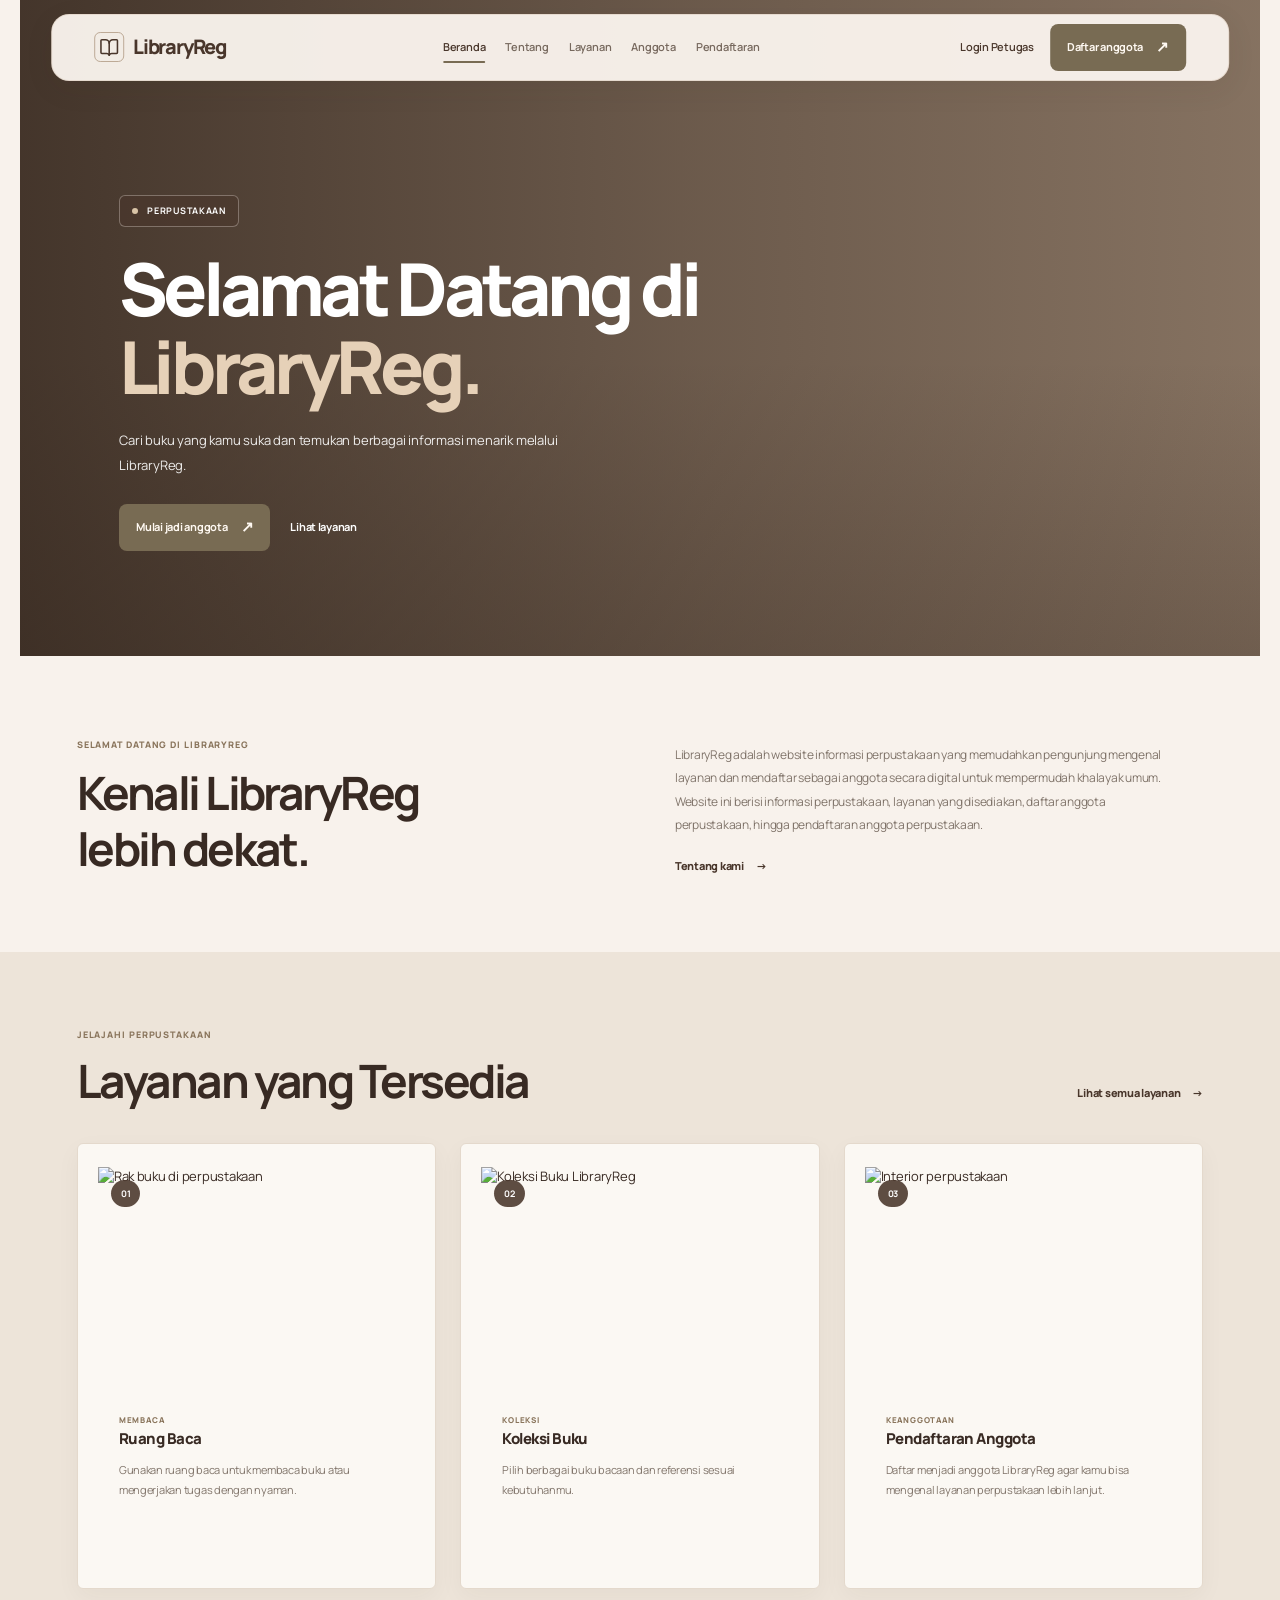
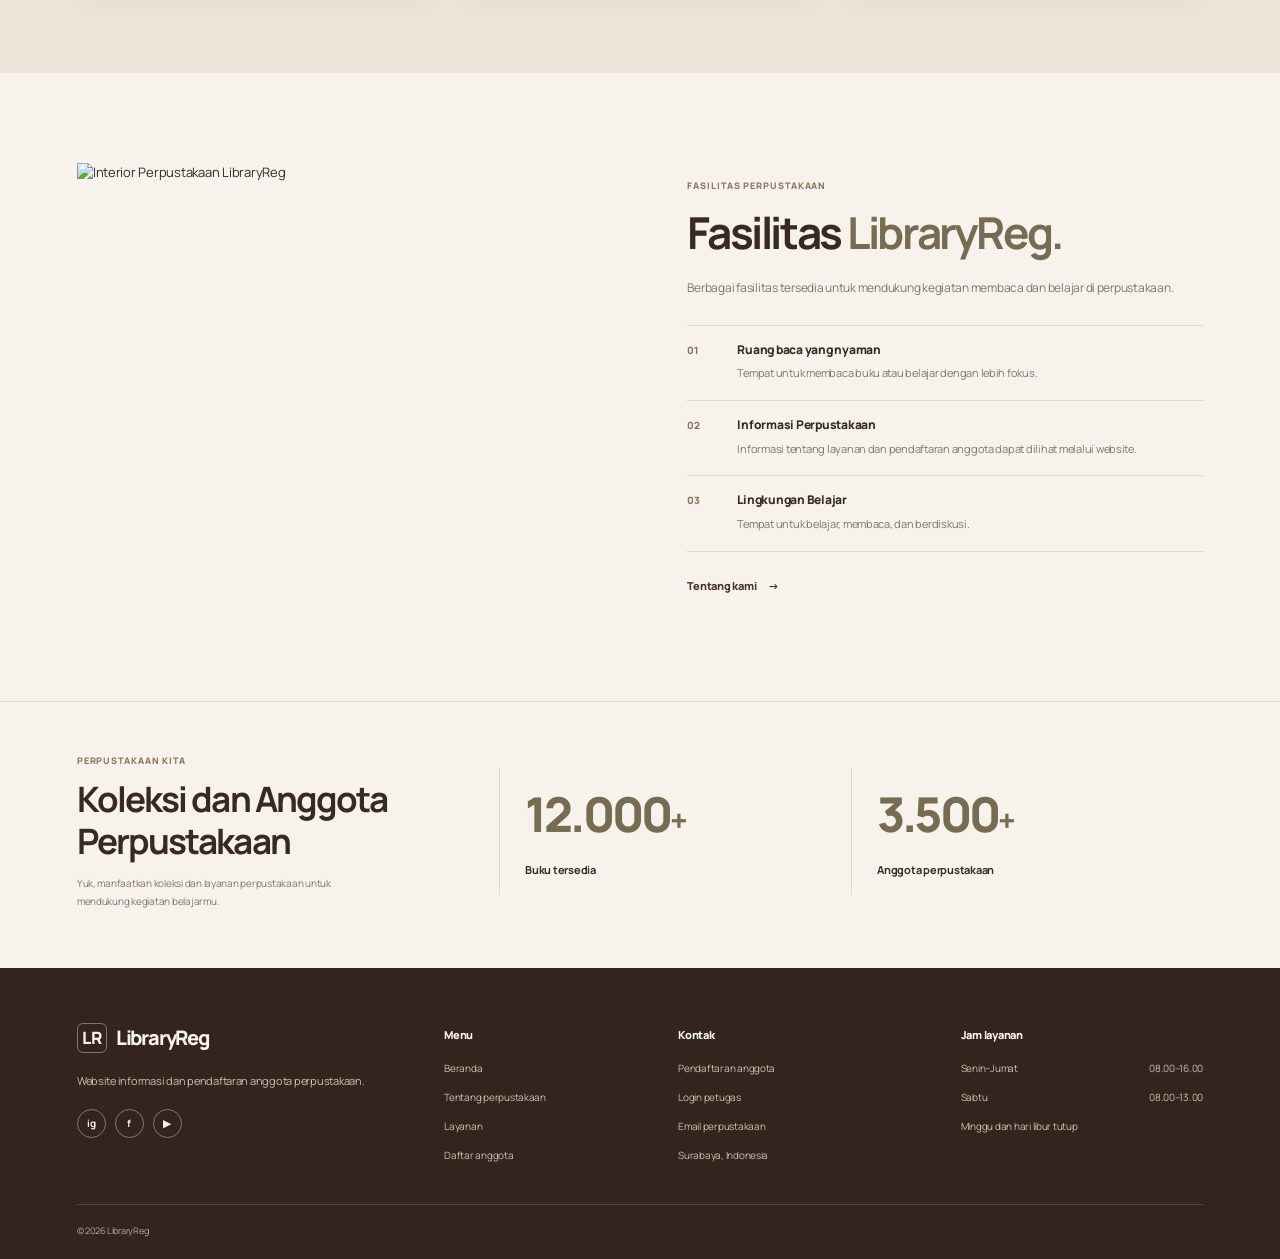
==== index.html @ 68db025c "Add files via upload" ====
<!DOCTYPE html>
<html lang="id">
<head>
    <meta charset="UTF-8">
    <meta name="viewport" content="width=device-width, initial-scale=1.0">
    <title>LibraryReg</title>
    <meta name="description" content="LibraryReg menyediakan informasi layanan perpustakaan dan pendaftaran anggota secara online.">
    <link rel="preconnect" href="https://fonts.googleapis.com">
    <link rel="preconnect" href="https://fonts.gstatic.com" crossorigin>
    <link href="https://fonts.googleapis.com/css2?family=Manrope:wght@400;500;600;700;800&display=swap" rel="stylesheet">
    <link href="https://cdn.jsdelivr.net/npm/bootstrap@5.3.3/dist/css/bootstrap.min.css" rel="stylesheet">
    <link rel="stylesheet" href="style.css">
</head>
<body>
    <nav class="navbar navbar-expand-lg fixed-top">
        <div class="container nav-container">
        <a class="navbar-brand brand" href="index.html">
            <span class="brand-icon">
            <svg xmlns="http://www.w3.org/2000/svg" width="22" height="22" viewBox="0 0 24 24" fill="none" stroke="currentColor" stroke-width="1.7" stroke-linecap="round" stroke-linejoin="round" aria-hidden="true">
                <path d="M12 7v14"/>
                <path d="M3 18V5a1 1 0 0 1 1-1h4a4 4 0 0 1 4 4 4 4 0 0 1 4-4h4a1 1 0 0 1 1 1v13a1 1 0 0 1-1 1h-5a3 3 0 0 0-3 2 3 3 0 0 0-3-2H4a1 1 0 0 1-1-1z"/>
            </svg>
            </span>
            <span>LibraryReg</span>
        </a>
        <button class="navbar-toggler" type="button" data-bs-toggle="collapse" data-bs-target="#navbarLibrary" aria-controls="navbarLibrary" aria-expanded="false" aria-label="Buka navigasi">
            <span class="navbar-toggler-icon"></span>
        </button>
        <div class="collapse navbar-collapse" id="navbarLibrary">
            <ul class="navbar-nav mx-auto">
            <li class="nav-item"><a class="nav-link active" aria-current="page" href="index.html">Beranda</a></li>
            <li class="nav-item"><a class="nav-link" href="tentang.html">Tentang</a></li>
            <li class="nav-item"><a class="nav-link" href="layanan.html">Layanan</a></li>
            <li class="nav-item"><a class="nav-link" href="anggota.html">Anggota</a></li>
            <li class="nav-item"><a class="nav-link" href="pendaftaran.html">Pendaftaran</a></li>
            </ul>
            <div class="nav-buttons">
            <a href="login.html" class="login-link">Login Petugas</a>
            <a href="pendaftaran.html" class="btn-register">Daftar anggota <span>↗</span></a>
            </div>
        </div>
        </div>
    </nav>

    <main>
        <section class="hero">
        <div class="hero-image"></div>
        <div class="hero-overlay"></div>
        <div class="hero-content">
            <div class="hero-label"><span class="label-dot"></span> PERPUSTAKAAN</div>
            <h1>Selamat Datang di<br><span>LibraryReg.</span></h1>
            <p>Cari buku yang kamu suka dan temukan berbagai informasi menarik melalui LibraryReg.</p>
            <div class="hero-actions">
            <a href="pendaftaran.html" class="hero-button">Mulai jadi anggota <span>↗</span></a>
            <a href="layanan.html" class="hero-secondary">Lihat layanan</a>
            </div>
        </div>
        </section>

        <section class="intro section-container">
        <div class="intro-heading">
            <span class="eyebrow">SELAMAT DATANG DI LIBRARYREG</span>
            <h2>Kenali LibraryReg<br>lebih dekat.</h2>
        </div>
        <div class="intro-description">
            <p>LibraryReg adalah website informasi perpustakaan yang memudahkan pengunjung mengenal layanan dan mendaftar sebagai anggota secara digital untuk mempermudah khalayak umum. Website ini berisi informasi perpustakaan, layanan yang disediakan, daftar anggota perpustakaan, hingga pendaftaran anggota perpustakaan.</p>
            <a href="tentang.html" class="text-button">Tentang kami <span>→</span></a>
        </div>
        </section>

        <section class="services">
        <div class="section-container">
            <div class="section-heading">
            <div>
                <span class="eyebrow">JELAJAHI PERPUSTAKAAN</span>
                <h2>Layanan yang Tersedia</h2>
            </div>
            <a href="layanan.html" class="text-button">Lihat semua layanan <span>→</span></a>
            </div>
            <div class="service-grid">
            <article class="service-card">
                <div class="service-image">
                <img src="https://images.unsplash.com/photo-1507842217343-583bb7270b66?auto=format&fit=crop&w=900&q=85" alt="Rak buku di perpustakaan">
                <span class="card-number">01</span>
                </div>
                <div class="service-content">
                <span class="card-category">MEMBACA</span>
                <h3>Ruang Baca</h3>
                <p>Gunakan ruang baca untuk membaca buku atau mengerjakan tugas dengan nyaman.</p>
                </div>
            </article>
            <article class="service-card">
                <div class="service-image">
                <img src="https://images.unsplash.com/photo-1521587760476-6c12a4b040da?auto=format&fit=crop&w=1000&q=80" alt="Koleksi Buku LibraryReg">
                <span class="card-number">02</span>
                </div>
                <div class="service-content">
                <span class="card-category">KOLEKSI</span>
                <h3>Koleksi Buku</h3>
                <p>Pilih berbagai buku bacaan dan referensi sesuai kebutuhanmu.</p>
                </div>
            </article>
            <article class="service-card">
                <div class="service-image">
                <img src="https://images.unsplash.com/photo-1524995997946-a1c2e315a42f?auto=format&fit=crop&w=1000&q=80" alt="Interior perpustakaan" loading="lazy">
                <span class="card-number">03</span>
                </div>
                <div class="service-content">
                <span class="card-category">KEANGGOTAAN</span>
                <h3>Pendaftaran Anggota</h3>
                <p>Daftar menjadi anggota LibraryReg agar kamu bisa mengenal layanan perpustakaan lebih lanjut.</p>
                </div>
            </article>
            </div>
        </div>
        </section>

        <section class="features section-container">
        <div class="feature-image">
        <img src="https://images.unsplash.com/photo-1507842217343-583bb7270b66?auto=format&fit=crop&w=1000&q=80" alt="Interior Perpustakaan LibraryReg">        </div>
        <div class="feature-content">
            <span class="eyebrow">FASILITAS PERPUSTAKAAN</span>
            <h2>Fasilitas <span>LibraryReg.</span></h2>
            <p class="feature-description">Berbagai fasilitas tersedia untuk mendukung kegiatan membaca dan belajar di perpustakaan.</p>
            <div class="feature-list">
            <article>
                <span class="feature-number">01</span>
                <div>
                <h3>Ruang baca yang nyaman</h3>
                <p>Tempat untuk membaca buku atau belajar dengan lebih fokus.</p>
                </div>
            </article>
            <article>
                <span class="feature-number">02</span>
                <div>
                <h3>Informasi Perpustakaan</h3>
                <p>Informasi tentang layanan dan pendaftaran anggota dapat dilihat melalui website.</p>
                </div>
            </article>
            <article>
                <span class="feature-number">03</span>
                <div>
                <h3>Lingkungan Belajar</h3>
                <p>Tempat untuk belajar, membaca, dan berdiskusi.</p>
                </div>
            </article>
            </div>
            <a href="tentang.html" class="text-button">Tentang kami <span>→</span></a>
        </div>
        </section>

        <section class="statistics">
        <div class="section-container stats-layout">
            <div class="stats-heading">
            <span class="eyebrow">PERPUSTAKAAN KITA</span>
            <h2>Koleksi dan Anggota<br>Perpustakaan</h2>
            <p>Yuk, manfaatkan koleksi dan layanan perpustakaan untuk mendukung kegiatan belajarmu.</p>
            </div>
            <div class="stat-item">
            <strong>12.000<span>+</span></strong>
            <p>Buku tersedia</p>
            </div>
            <div class="stat-item">
            <strong>3.500<span>+</span></strong>
            <p>Anggota perpustakaan</p>
            </div>
        </div>
        </section>
    </main>

    <footer class="footer">
        <div class="section-container">
        <div class="footer-grid">
            <div class="footer-about">
            <a href="index.html" class="brand footer-brand">
                <span class="brand-icon">LR</span>
                LibraryReg
            </a>
            <p>Website informasi dan pendaftaran anggota perpustakaan.</p>
            <div class="social-links">
                <a href="https://instagram.com/" aria-label="Instagram">ig</a>
                <a href="https://facebook.com/" aria-label="Facebook">f</a>
                <a href="https://youtube.com/" aria-label="YouTube">▶</a>
            </div>
            </div>
            <div class="footer-column">
            <h3>Menu</h3>
            <a href="index.html">Beranda</a>
            <a href="tentang.html">Tentang perpustakaan</a>
            <a href="layanan.html">Layanan</a>
            <a href="anggota.html">Daftar anggota</a>
            </div>
            <div class="footer-column">
            <h3>Kontak</h3>
            <a href="pendaftaran.html">Pendaftaran anggota</a>
            <a href="login.html">Login petugas</a>
            <a href="mailto:perpustakaan@example.com">Email perpustakaan</a>
            <span>Surabaya, Indonesia</span>
            </div>
            <div class="footer-column">
            <h3>Jam layanan</h3>
            <p><span>Senin–Jumat</span><span>08.00–16.00</span></p>
            <p><span>Sabtu</span><span>08.00–13.00</span></p>
            <small>Minggu dan hari libur tutup</small>
            </div>
        </div>
        <div class="footer-bottom">
            <p>© <span id="year"></span> LibraryReg</p>
        </div>
        </div>
    </footer>

    <script src="https://cdn.jsdelivr.net/npm/bootstrap@5.3.3/dist/js/bootstrap.bundle.min.js"></script>
    <script src="script.js"></script>
</body>
</html>
---- style.css ----
:root {
	--cream: #F8F2EC;
	--ivory: #FBF7F2;
	--beige: #EDE4D9;
	--latte: #D6C4B1;
	--olive: #786B53;
	--coffee: #49362B;
	--espresso: #33251E;
	--text: #382A23;
	--muted: #81756B;
	--line: #E4D8CC;
	--font: "Manrope", sans-serif;
}

* {
	box-sizing: border-box;
}

html {
	scroll-behavior: smooth;
	scroll-padding-top: 100px;
}

body {
	margin: 0;
	background: var(--cream);
	color: var(--text);
	font-family: var(--font);
	font-size: 13px;
	font-weight: 400;
	letter-spacing: -0.02em;
	-webkit-font-smoothing: antialiased;
}

a {
	color: inherit;
	text-decoration: none;
}

img {
	display: block;
	width: 100%;
}

button,
a {
	-webkit-tap-highlight-color: transparent;
}

p {
	line-height: 1.8;
}

.navbar {
	top: 14px;
	left: 50%;
	width: min(1280px, 92%);
	padding: 9px 0;
	transform: translateX(-50%);
	border: 1px solid rgba(228, 216, 204, 0.85);
	border-radius: 18px;
	background: rgba(248, 242, 236, 0.97);
	box-shadow: 0 8px 30px rgba(51, 37, 30, 0.07);
	z-index: 1030;
}

.nav-container {
	padding-inline: 24px;
}

.brand {
	display: inline-flex;
	align-items: center;
	gap: 9px;
	color: var(--coffee);
	font-family: var(--font);
	font-size: 20px;
	font-weight: 800;
	letter-spacing: -0.06em;
}

.brand:hover {
	color: var(--olive);
}

.brand-icon {
	display: grid;
	place-items: center;
	width: 30px;
	height: 30px;
	border: 1px solid #BDAA96;
	border-radius: 6px;
	font-size: 17px;
	letter-spacing: 0;
}

.navbar-nav {
	gap: 20px;
}

.navbar .nav-link {
	position: relative;
	padding: 12px 0 !important;
	color: #76685D;
	font-size: 11px;
	font-weight: 600;
	letter-spacing: -0.02em;
	transition: color 0.2s;
}

.navbar .nav-link:hover,
.navbar .nav-link.active {
	color: var(--coffee);
}

.navbar .nav-link.active::after {
	position: absolute;
	right: 0;
	bottom: 5px;
	left: 0;
	height: 2px;
	border-radius: 2px;
	background: var(--olive);
	content: "";
}

.nav-buttons {
	display: flex;
	align-items: center;
	gap: 16px;
}

.login-link {
	color: var(--coffee);
	font-size: 11px;
	font-weight: 600;
}

.btn-register,
.hero-button {
	display: inline-flex;
	align-items: center;
	justify-content: center;
	gap: 13px;
	padding: 12px 17px;
	border: 0;
	border-radius: 8px;
	background: var(--olive);
	color: #FFF9F2;
	font-family: var(--font);
	font-size: 11px;
	font-weight: 700;
	transition:
	background 0.2s,
	transform 0.2s;
}

.btn-register:hover,
.hero-button:hover {
	background: var(--coffee);
	color: #FFF9F2;
}

.btn-register span,
.hero-button span {
	font-size: 15px;
}

.navbar-toggler {
	padding: 6px 9px;
	border-color: #D7C7B8;
	border-radius: 10px;
}

.navbar-toggler:focus {
	box-shadow: 0 0 0 3px rgba(120, 107, 83, 0.15);
}

.hero {
	position: relative;
	min-height: 650px;
	margin: 0 20px;
	overflow: hidden;
	background: #8D7967;
	color: #FFFFFF;
}

.hero-image,
.hero-overlay {
	position: absolute;
	inset: 0;
}

.hero-image {
	background-image: url(
	"https://images.unsplash.com/photo-1497366754035-f200968a6e72?auto=format&fit=crop&w=2000&q=90"
	);
	background-position: center 54%;
	background-size: cover;
}

.hero-overlay {
	background:
	linear-gradient(
	90deg,
	rgba(45, 32, 24, 0.76),
	rgba(45, 32, 24, 0.34) 55%,
	rgba(45, 32, 24, 0.08)
	),
	linear-gradient(
	0deg,
	rgba(45, 32, 24, 0.25),
	transparent 45%
	);
}

.hero-content {
	position: relative;
	z-index: 1;
	width: min(1180px, 84%);
	margin: auto;
	padding-top: 195px;
	padding-bottom: 105px;
}

.hero-label {
	display: inline-flex;
	align-items: center;
	gap: 9px;
	margin-bottom: 22px;
	padding: 8px 12px;
	border: 1px solid rgba(255, 249, 242, 0.3);
	border-radius: 6px;
	background: rgba(73, 54, 43, 0.48);
	font-size: 9px;
	font-weight: 700;
	letter-spacing: 0.08em;
}

.label-dot {
	width: 6px;
	height: 6px;
	border-radius: 50%;
	background: #D9C4A7;
}

.hero h1 {
	max-width: 760px;
	margin: 0;
	font-family: var(--font);
	font-size: clamp(42px, 5.7vw, 74px);
	font-weight: 800;
	line-height: 1.08;
	letter-spacing: -0.065em;
}

.hero h1 span {
	color: #E6D1B8;
}

.hero-content > p {
	max-width: 450px;
	margin: 22px 0 27px;
	color: rgba(255, 255, 255, 0.9);
	font-size: 13px;
	line-height: 1.9;
	letter-spacing: -0.015em;
}

.hero-actions {
	display: flex;
	align-items: center;
	flex-wrap: wrap;
	gap: 20px;
}

.hero-secondary {
	color: #FFFFFF;
	font-size: 11px;
	font-weight: 700;
}

.hero-secondary:hover {
	color: #E6D1B8;
}

.section-container {
	width: min(1180px, 88%);
	margin-inline: auto;
}

.eyebrow {
	display: block;
	margin-bottom: 14px;
	color: #89745B;
	font-size: 9px;
	font-weight: 800;
	letter-spacing: 0.1em;
}

.intro-heading h2,
.section-heading h2,
.feature-content h2,
.stats-heading h2 {
	margin: 0;
	font-family: var(--font);
	font-size: clamp(32px, 4vw, 46px);
	font-weight: 700;
	line-height: 1.2;
	letter-spacing: -0.055em;
}

.intro {
	display: grid;
	grid-template-columns: 1fr 1fr;
	gap: 70px;
	align-items: end;
	padding-top: 82px;
	padding-bottom: 76px;
}

.intro-description p {
	max-width: 490px;
	margin: 0 0 20px;
	color: var(--muted);
	font-size: 12px;
	line-height: 1.95;
}

.text-button {
	display: inline-flex;
	align-items: center;
	gap: 12px;
	color: var(--coffee);
	font-size: 11px;
	font-weight: 800;
}

.text-button span {
	transition: transform 0.2s;
}

.text-button:hover span {
	transform: translateX(4px);
}

.services {
	padding: 76px 0 84px;
	background: var(--beige);
}

.section-heading {
	display: flex;
	align-items: end;
	justify-content: space-between;
	gap: 25px;
	margin-bottom: 34px;
}

.section-heading .eyebrow {
	margin-bottom: 12px;
}

.section-heading > .text-button {
	margin-bottom: 7px;
}

.service-grid {
	display: grid;
	grid-template-columns: repeat(3, minmax(0, 1fr));
	gap: 24px;
}

.service-card {
	overflow: hidden;
	border: 1px solid rgba(255, 255, 255, 0.8);
	border-radius: 6px;
	background: var(--ivory);
	box-shadow: 0 8px 25px rgba(51, 37, 30, 0.045);
	transition:
	transform 0.25s,
	box-shadow 0.25s;
}

.service-card:hover {
	transform: translateY(-4px);
	box-shadow: 0 14px 30px rgba(51, 37, 30, 0.09);
}

.service-image {
	position: relative;
	overflow: hidden;
}

.service-image img {
	height: 220px;
	object-fit: cover;
	transition: transform 0.4s;
}

.service-card:hover .service-image img {
	transform: scale(1.04);
}

.card-number {
	position: absolute;
	top: 13px;
	left: 13px;
	padding: 7px 10px;
	border-radius: 20px;
	background: rgba(73, 54, 43, 0.88);
	color: #FFFFFF;
	font-size: 9px;
	font-weight: 700;
}

.service-content {
	padding: 22px 21px 25px;
}

.card-category {
	color: #89745B;
	font-size: 8px;
	font-weight: 800;
	letter-spacing: 0.1em;
}

.service-content h3 {
	margin: 10px 0;
	font-family: var(--font);
	font-size: 19px;
	font-weight: 800;
	line-height: 1.4;
	letter-spacing: -0.045em;
}

.service-content p {
	min-height: 60px;
	margin: 0 0 20px;
	color: var(--muted);
	font-size: 11px;
	line-height: 1.8;
}

.features {
	display: grid;
	grid-template-columns: 1fr 1fr;
	align-items: center;
	gap: clamp(40px, 8vw, 95px);
	padding-top: 90px;
	padding-bottom: 90px;
}

.feature-image {
	position: relative;
	padding-bottom: 18px;
}

.feature-image img {
	height: 430px;
	object-fit: cover;
}

.feature-content h2 {
	font-size: clamp(32px, 4vw, 44px);
}

.feature-content h2 span {
	color: var(--olive);
}

.feature-description {
	margin: 18px 0 25px;
	color: var(--muted);
	font-size: 12px;
	line-height: 1.9;
}

.feature-list {
	margin-bottom: 24px;
	border-top: 1px solid var(--line);
}

.feature-list article {
	display: grid;
	grid-template-columns: 35px 1fr;
	gap: 15px;
	padding: 17px 0;
	border-bottom: 1px solid var(--line);
}

.feature-number {
	color: #89745B;
	font-size: 10px;
	font-weight: 800;
}

.feature-list h3 {
	margin: 0 0 6px;
	font-size: 12px;
	font-weight: 800;
}

.feature-list p {
	margin: 0;
	color: var(--muted);
	font-size: 11px;
	line-height: 1.8;
}

.statistics {
	padding: 52px 0 58px;
	border-top: 1px solid var(--line);
	background: var(--cream);
}

.stats-layout {
	display: grid;
	grid-template-columns: 1.2fr 1fr 1fr;
	align-items: center;
}

.stats-heading {
	padding-right: 25px;
}

.stats-heading .eyebrow {
	margin-bottom: 10px;
}

.stats-heading h2 {
	font-size: 35px;
}

.stats-heading p {
	max-width: 260px;
	margin: 12px 0 0;
	color: var(--muted);
	font-size: 10px;
	line-height: 1.8;
}

.stat-item {
	min-height: 100px;
	padding: 10px 25px;
	border-left: 1px solid var(--line);
}

.stat-item strong {
	color: var(--olive);
	font-family: var(--font);
	font-size: clamp(34px, 4vw, 48px);
	font-weight: 800;
	letter-spacing: -0.06em;
}

.stat-item strong span {
	font-size: 0.65em;
}

.stat-item p {
	margin: 10px 0 5px;
	font-size: 11px;
	font-weight: 700;
}

.stat-item small {
	color: #928478;
	font-size: 9px;
}

.footer {
	padding: 55px 0 20px;
	background: var(--espresso);
	color: var(--cream);
}

.footer-grid {
	display: grid;
	grid-template-columns: 1.35fr 0.8fr 1fr 1fr;
	gap: 40px;
	padding-bottom: 40px;
}

.footer-brand,
.footer-brand:hover {
	color: var(--cream);
}

.footer-brand .brand-icon {
	border-color: #8A7564;
}

.footer-about > p {
	margin: 18px 0;
	color: #D0BFB0;
	font-size: 11px;
	line-height: 1.9;
}

.social-links {
	display: flex;
	gap: 9px;
}

.social-links a {
	display: grid;
	place-items: center;
	width: 29px;
	height: 29px;
	border: 1px solid #8A7564;
	border-radius: 50%;
	color: var(--cream);
	font-size: 10px;
	font-weight: 700;
	transition: background 0.2s;
}

.social-links a:hover {
	background: var(--coffee);
}

.footer-column {
	display: flex;
	flex-direction: column;
	align-items: flex-start;
	gap: 12px;
}

.footer-column h3 {
	margin: 5px 0 7px;
	color: #FFF9F2;
	font-size: 11px;
	font-weight: 800;
}

.footer-column > a,
.footer-column > span,
.footer-column > small,
.footer-column > p {
	margin: 0;
	color: #D0BFB0;
	font-size: 10px;
	line-height: 1.7;
}

.footer-column > a:hover {
	color: #FFFFFF;
}

.footer-column > p {
	display: flex;
	flex-wrap: wrap;
	justify-content: space-between;
	gap: 8px;
	width: 100%;
}

.footer-bottom {
	display: flex;
	justify-content: space-between;
	gap: 25px;
	padding-top: 18px;
	border-top: 1px solid #594438;
}

.footer-bottom p {
	margin: 0;
	color: #BBA999;
	font-size: 9px;
	line-height: 1.8;
}

@media (max-width: 1100px) {
	.navbar-nav {
		gap: 12px;
	}

	.nav-container {
		padding-inline: 17px;
	}

	.nav-buttons {
		gap: 10px;
	}

	.brand {
		font-size: 18px;
	}

	.service-grid {
		gap: 16px;
	}

	.service-image img {
		height: 185px;
	}

	.service-content {
		padding: 18px 16px 20px;
	}

	.service-content h3 {
		font-size: 17px;
	}

	.footer-grid {
		gap: 25px;
	}
}

@media (max-width: 991px) {
	.navbar {
		top: 12px;
		width: 94%;
		border-radius: 22px;
	}

	.navbar .navbar-collapse {
		padding: 15px 5px 7px;
	}

	.navbar-nav {
		align-items: flex-start;
		gap: 0;
	}

	.navbar .nav-link {
		padding: 20px 20px !important;
	}

	.navbar .nav-link.active::after {
		bottom: 4px;
		width: 24px;
	}

	.nav-buttons {
		align-items: flex-start;
		flex-wrap: wrap;
		padding-top: 12px;
	}

	.hero {
		min-height: 580px;
		margin: 0 12px;
	}

	.hero-content {
		padding-top: 180px;
	}

	.service-grid {
		grid-template-columns: repeat(2, minmax(0, 1fr));
	}

	.service-card:last-child {
		grid-column: 1 / -1;
	}

	.service-card:last-child .service-image img {
		height: 240px;
	}

	.features {
		gap: 35px;
	}

	.feature-image img {
		height: 350px;
	}

	.stats-layout {
		grid-template-columns: repeat(2, 1fr);
		gap: 28px 0;
	}

	.stats-heading {
		grid-column: 1 / -1;
	}

	.stats-heading h2 br {
		display: none;
	}

	.stat-item:first-of-type {
		border-left: 0;
		padding-left: 0;
	}

	.footer-grid {
		grid-template-columns: repeat(2, minmax(0, 1fr));
	}
}

@media (max-width: 767px) {
	.hero {
		min-height: 560px;
		margin: 0 8px;
	}

	.hero-image {
		background-position: 58% center;
	}

	.hero-overlay {
		background:
		linear-gradient(
		90deg,
		rgba(45, 32, 24, 0.8),
		rgba(45, 32, 24, 0.34)
		),
		linear-gradient(
		0deg,
		rgba(45, 32, 24, 0.3),
		transparent
		);
	}

	.hero-content {
		width: 84%;
		padding-top: 170px;
		padding-bottom: 100px;
	}

	.hero h1 {
		font-size: clamp(36px, 8.5vw, 54px);
	}

	.hero-content > p {
		max-width: 370px;
		font-size: 12px;
	}

	.intro {
		grid-template-columns: 1fr;
		gap: 22px;
		padding-top: 55px;
		padding-bottom: 55px;
	}

	.intro-heading h2,
	.section-heading h2,
	.feature-content h2 {
		font-size: 36px;
	}

	.services {
		padding: 55px 0 60px;
	}

	.section-heading {
		align-items: flex-start;
		flex-direction: column;
		gap: 18px;
		margin-bottom: 27px;
	}

	.service-grid {
		grid-template-columns: 1fr;
		gap: 20px;
	}

	.service-card:last-child {
		grid-column: auto;
	}

	.service-image img,
	.service-card:last-child .service-image img {
		height: clamp(210px, 57vw, 320px);
	}

	.service-content {
		padding: 22px;
	}

	.service-content h3 {
		font-size: 20px;
	}

	.service-content p {
		min-height: 0;
	}

	.features {
		grid-template-columns: 1fr;
		gap: 35px;
		padding-top: 60px;
		padding-bottom: 60px;
	}

	.feature-image img {
		height: clamp(260px, 72vw, 390px);
	}

	.stats-layout {
		grid-template-columns: 1fr 1fr;
		gap: 25px 0;
	}

	.stats-heading {
		grid-column: 1 / -1;
	}

	.stats-heading h2 br {
		display: initial;
	}

	.stats-heading h2 {
		font-size: 32px;
	}

	.stat-item {
		padding: 8px 10px 8px 15px;
	}

	.stat-item:nth-child(2) {
		border-left: 0;
		padding-left: 0;
	}

	.stat-item strong {
		font-size: clamp(28px, 7.5vw, 40px);
	}

	.footer-grid {
		gap: 32px 20px;
	}

	.footer-bottom {
		flex-direction: column;
		gap: 10px;
	}
}

@media (max-width: 420px) {
	.brand {
		font-size: 17px;
	}

	.hero h1 {
		font-size: 34px;
	}

	.hero-label {
		font-size: 8px;
	}

	.footer-grid {
		grid-template-columns: 1fr;
	}
}

@media (prefers-reduced-motion: reduce) {
	*,
	*::before,
	*::after {
		scroll-behavior: auto !important;
		transition-duration: 0.01ms !important;
	}
}

.about-history {
	display: grid;
	grid-template-columns: 0.9fr 1.1fr;
	align-items: center;
	gap: clamp(45px, 8vw, 100px);
	padding-top: 100px;
	padding-bottom: 100px;
}

.history-copy h2,
.facilities-heading h2,
.about-cta h2 {
	margin: 0;
	font-family: "Manrope", sans-serif;
	font-size: clamp(32px, 4vw, 45px);
	font-weight: 800;
	line-height: 1.2;
	letter-spacing: -0.055em;
}

.history-copy > p {
	margin: 22px 0 0;
	color: var(--muted);
	font-size: 12px;
	line-height: 2;
}

.history-quote {
	display: flex;
	gap: 13px;
	margin-top: 28px;
	padding: 20px;
	border-left: 3px solid var(--olive);
	background: #EFE6DA;
}

.quote-mark {
	color: var(--olive);
	font-family: Georgia, serif;
	font-size: 40px;
	line-height: 1;
}

.history-quote p {
	margin: 0;
	color: var(--coffee);
	font-size: 12px;
	font-weight: 700;
	line-height: 1.9;
}

.history-visual {
	position: relative;
	padding: 0 0 30px 25px;
}

.history-visual::before {
	position: absolute;
	top: -22px;
	right: -15px;
	bottom: 50px;
	left: 50px;
	border: 1px solid #D8C7B5;
	content: "";
}

.history-visual img {
	position: relative;
	z-index: 1;
	height: 450px;
	object-fit: cover;
}

.about-facilities {
	padding-top: 95px;
	padding-bottom: 95px;
}

.facilities-heading {
	display: flex;
	align-items: end;
	justify-content: space-between;
	gap: 35px;
	margin-bottom: 35px;
}

.facilities-heading > p {
	max-width: 340px;
	margin: 0 0 5px;
	color: var(--muted);
	font-size: 12px;
	line-height: 1.9;
}

.facilities-grid {
	display: grid;
	grid-template-columns: 1.3fr 1fr;
	grid-template-rows: 240px 240px;
	gap: 18px;
}

.facility-card {
	position: relative;
	min-width: 0;
	overflow: hidden;
	background: #D7C7B8;
}

.facility-main {
	grid-row: 1 / 3;
}

.facility-card > img {
	width: 100%;
	height: 100%;
	object-fit: cover;
	transition: transform 0.4s;
}

.facility-card:hover > img {
	transform: scale(1.035);
}

.facility-card::after {
	position: absolute;
	inset: 0;
	background: linear-gradient(
	0deg,
	rgba(41, 29, 22, 0.83),
	rgba(41, 29, 22, 0.05) 70%
	);
	content: "";
}

.facility-overlay {
	position: absolute;
	right: 24px;
	bottom: 22px;
	left: 24px;
	z-index: 1;
	color: #fffaf4;
}

.facility-overlay > span {
	font-size: 8px;
	font-weight: 800;
	letter-spacing: 0.1em;
}

.facility-overlay h3 {
	margin: 9px 0 5px;
	font-size: 20px;
	font-weight: 800;
	letter-spacing: -0.04em;
}

.facility-overlay p {
	margin: 0;
	color: rgba(255, 250, 244, 0.85);
	font-size: 10px;
	line-height: 1.8;
}

.stat-symbol {
	display: block;
	margin-bottom: 17px;
	color: var(--olive);
	font-size: 24px;
}

.about-cta {
	display: flex;
	align-items: center;
	justify-content: space-between;
	gap: 30px;
	padding-top: 75px;
	padding-bottom: 75px;
}

.about-cta h2 {
	max-width: 650px;
}

.about-cta p {
	margin: 14px 0 0;
	color: var(--muted);
	font-size: 11px;
	line-height: 1.8;
}

.about-cta .hero-button {
	flex-shrink: 0;
}

@media (max-width: 991px) {

	.about-history {
		gap: 35px;
		padding-top: 75px;
		padding-bottom: 75px;
	}

	.history-visual img {
		height: 380px;
	}

	.facilities-grid {
		grid-template-rows: 210px 210px;
	}

	.navbar {
		margin: 8px;
		padding: 10px 0;
		border-radius: 22px;
		background: rgba(249, 244, 237, 0.97);
		box-shadow: 0 5px 24px rgba(55, 39, 27, 0.08);
		backdrop-filter: blur(14px);
	}

	.nav-container {
		position: relative;
		display: flex;
		flex-wrap: wrap;
		justify-content: space-between;
	}

	.navbar-brand {
		margin-right: auto;
	}

	.navbar-toggler {
		padding: 8px 12px;
		border: 1px solid #d9c8b7;
		border-radius: 12px;
		box-shadow: none !important;
	}

	.navbar-toggler:focus {
		box-shadow: none;
	}

	.navbar-collapse {
		position: absolute;
		top: calc(100% + 14px);
		left: 0;
		right: 0;
		z-index: 1050;

		padding: 18px;
		border: 1px solid #e5d9cb;
		border-radius: 18px;

		background: #f9f4ed;
		box-shadow: 0 12px 30px rgba(55, 39, 27, 0.12);
	}

	.navbar-nav {
		gap: 2px;
	}

	.navbar-nav .nav-link {
		display: block;
		padding: 11px 8px;
		border-radius: 8px;
		color: #55463b;
		font-size: 14px;
	}

	.navbar-nav .nav-link:hover {
		background: #eee5d9;
	}

	.navbar-nav .nav-link.active {
		color: #30271f;
		font-weight: 800;
	}

	.navbar-nav .nav-link.active::after {
		display: none;
	}

	.nav-buttons {
		display: flex;
		flex-direction: column;
		align-items: stretch;
		gap: 10px;
		margin-top: 12px;
		padding-top: 14px;
		border-top: 1px solid #e5d9cb;
	}

	.nav-buttons .login-link {
		padding: 10px 8px;
		text-align: center;
	}

	.nav-buttons .btn-register {
		justify-content: center;
		width: 100%;
	}
}

@media (min-width: 768px) and (max-width: 991.98px) {
	.navbar-collapse {
		padding: 22px 28px;
	}

	.navbar-nav .nav-link {
		padding: 12px 10px;
	}
}

@media (max-width: 767px) {

	.about-history {
		grid-template-columns: 1fr;
		gap: 35px;
		padding-top: 60px;
		padding-bottom: 65px;
	}

	.history-copy h2,
	.facilities-heading h2,
	.about-cta h2 {
		font-size: 34px;
	}

	.history-visual {
		padding-left: 10px;
	}

	.history-visual::before {
		right: -5px;
		left: 25px;
	}

	.history-visual img {
		height: 310px;
	}

	.facilities-heading {
		align-items: flex-start;
		flex-direction: column;
		gap: 15px;
	}

	.about-facilities {
		padding-top: 65px;
		padding-bottom: 65px;
	}

	.facilities-grid {
		grid-template-columns: 1fr;
		grid-template-rows: 310px 250px 250px;
		gap: 15px;
	}

	.facility-main {
		grid-row: auto;
	}

	.facility-overlay {
		right: 18px;
		bottom: 18px;
		left: 18px;
	}

	.about-cta {
		align-items: flex-start;
		flex-direction: column;
		padding-top: 60px;
		padding-bottom: 60px;
	}
}

@media (max-width: 420px) {

	.history-copy h2,
	.facilities-heading h2,
	.about-cta h2 {
		font-size: 30px;
	}

	.history-visual img {
		height: 260px;
	}

	.facilities-grid {
		grid-template-rows: 270px 220px 220px;
	}
}

.services-intro {
	display: flex;
	align-items: end;
	justify-content: space-between;
	gap: 40px;
	padding-top: 140px;
	padding-bottom: 38px;
}

.services-intro-heading h2,
.catalog-heading h2,
.rules-heading h2 {
	margin: 0;
	font-family: "Manrope", sans-serif;
	font-size: clamp(30px, 3.6vw, 43px);
	font-weight: 800;
	line-height: 1.22;
	letter-spacing: -.055em;
}

.services-intro-text {
	max-width: 390px;
	margin: 0 0 5px;
	color: var(--muted);
	font-size: 12px;
	line-height: 1.9;
}

.services-list {
	display: grid;
	grid-template-columns: repeat(4, minmax(0, 1fr));
	gap: 15px;
	padding-bottom: 90px;
}

.service-card {
	display: flex;
	flex-direction: column;
	min-height: 275px;
	padding: 23px 20px;
	border: 1px solid #E4D9CC;
	border-radius: 6px;
	background: #FBF8F3;
	transition:
	transform .25s ease,
	box-shadow .25s ease,
	border-color .25s ease;
}

.service-card:hover {
	transform: translateY(-4px);
	border-color: #C8B49D;
	box-shadow: 0 12px 28px rgba(61, 43, 30, .07);
}

.service-card-top {
	display: flex;
	align-items: start;
	justify-content: space-between;
	margin-bottom: 28px;
}

.service-number {
	color: #A18C75;
	font-size: 10px;
	font-weight: 800;
}

.service-icon {
	display: grid;
	place-items: center;
	width: 48px;
	height: 48px;
	border-radius: 50%;
	background: #ECE6D9;
	color: var(--olive);
}

.service-card h3 {
	margin: 0 0 11px;
	font-size: 15px;
	font-weight: 800;
	letter-spacing: -.035em;
}

.service-card > p {
	flex: 1;
	margin: 0 0 22px;
	color: var(--muted);
	font-size: 11px;
	line-height: 1.9;
}

.service-card > a {
	display: flex;
	align-items: center;
	justify-content: space-between;
	gap: 10px;
	color: var(--coffee);
	font-size: 10px;
	font-weight: 800;
}

.service-card > a span {
	color: var(--olive);
	font-size: 15px;
}

.service-rules {
	padding: 80px 0;
	background: #EDE7DD;
}

.rules-layout {
	display: grid;
	grid-template-columns: .8fr 1.2fr;
	gap: 80px;
}

.rules-heading > p {
	max-width: 330px;
	margin: 17px 0 0;
	color: var(--muted);
	font-size: 11px;
	line-height: 1.9;
}

.rules-list {
	border-top: 1px solid #D6C9BA;
}

.rule-item {
	display: grid;
	grid-template-columns: 35px 1fr;
	gap: 18px;
	padding: 23px 0;
	border-bottom: 1px solid #D6C9BA;
}

.rule-item > span {
	color: #8B775F;
	font-size: 10px;
	font-weight: 800;
}

.rule-item h3 {
	margin: 0 0 8px;
	font-size: 14px;
	font-weight: 800;
}

.rule-item p {
	max-width: 470px;
	margin: 0;
	color: var(--muted);
	font-size: 11px;
	line-height: 1.9;
}

.book-catalog {
	padding-top: 90px;
	padding-bottom: 90px;
}

.catalog-heading {
	display: flex;
	align-items: end;
	justify-content: space-between;
	gap: 25px;
	margin-bottom: 32px;
}

.catalog-heading > div > p {
	margin: 13px 0 0;
	color: var(--muted);
	font-size: 11px;
	line-height: 1.9;
}

.catalog-controls {
	display: flex;
	gap: 12px;
	margin-bottom: 27px;
}

.catalog-search {
	display: flex;
	flex: 1;
	align-items: center;
	gap: 10px;
	min-width: 0;
	padding: 0 15px;
	border: 1px solid #DFD3C6;
	border-radius: 7px;
	background: #FBF8F3;
	color: #8D7B69;
}

.catalog-search input {
	width: 100%;
	min-width: 0;
	padding: 13px 0;
	border: 0;
	outline: none;
	background: transparent;
	color: var(--coffee);
	font: inherit;
	font-size: 11px;
}

.catalog-search:focus-within {
	border-color: #998267;
}

.catalog-controls select {
	max-width: 210px;
	padding: 0 34px 0 13px;
	border: 1px solid #DFD3C6;
	border-radius: 7px;
	outline: none;
	background: #FBF8F3;
	color: var(--coffee);
	font: inherit;
	font-size: 11px;
}

.book-grid {
	display: grid;
	grid-template-columns: repeat(4, minmax(0, 1fr));
	gap: 18px;
}

.book-card {
	min-width: 0;
	overflow: hidden;
	border: 1px solid #E6DCD0;
	border-radius: 9px;
	background: #FBF8F3;
	transition: transform .25s ease, box-shadow .25s ease;
}

.book-card:hover {
	transform: translateY(-4px);
	box-shadow: 0 12px 26px rgba(61, 43, 30, .08);
}

.book-cover {
	display: grid;
	place-items: center;
	height: 225px;
	overflow: hidden;
	padding: 24px;
	background: #E7DDCF;
}

.book-cover img {
	width: auto;
	max-width: 100%;
	height: 177px;
	object-fit: contain;
	filter: drop-shadow(4px 6px 5px rgba(0, 0, 0, .13));
	transition: transform .25s ease;
}

.book-card:hover .book-cover img {
	transform: translateY(-3px);
}

.book-cover-fallback {
	display: flex;
	align-items: center;
	justify-content: center;
	width: 110px;
	height: 150px;
	padding: 14px;
	background: #6F604D;
	color: #FFF8ED;
	text-align: center;
	font-family: Georgia, serif;
	font-size: 15px;
	line-height: 1.4;
	box-shadow: 5px 6px 8px rgba(0, 0, 0, .13);
}

.book-details {
	padding: 17px 16px 19px;
}

.book-category {
	display: inline-block;
	margin-bottom: 10px;
	color: #8A765F;
	font-size: 8px;
	font-weight: 800;
	letter-spacing: .08em;
	text-transform: uppercase;
}

.book-details h3 {
	min-height: 42px;
	margin: 0 0 7px;
	font-size: 13px;
	font-weight: 800;
	line-height: 1.6;
}

.book-author {
	min-height: 18px;
	margin: 0 0 15px;
	color: var(--muted);
	font-size: 10px;
}

.catalog-result {
	margin: 23px 0 0;
	color: var(--muted);
	font-size: 10px;
}

.catalog-empty {
	padding: 45px 15px;
	text-align: center;
}

.catalog-empty > span {
	color: #8D7B69;
	font-size: 32px;
}

.catalog-empty h3 {
	margin: 10px 0;
	font-size: 17px;
	font-weight: 800;
}

.catalog-empty p {
	color: var(--muted);
	font-size: 11px;
}

@media (max-width: 991.98px) {

	.services-list {
		grid-template-columns: repeat(2, minmax(0, 1fr));
		padding-bottom: 65px;
	}

	.service-card {
		min-height: 250px;
	}

	.rules-layout {
		gap: 35px;
	}

	.book-grid {
		grid-template-columns: repeat(3, minmax(0, 1fr));
	}

	.book-cover {
		height: 205px;
	}

	.book-cover img {
		height: 157px;
	}
}

@media (max-width: 767px) {

	.services-intro {
		align-items: flex-start;
		flex-direction: column;
		gap: 18px;
		padding-top: 115px;
		padding-bottom: 28px;
	}

	.services-intro-heading h2,
	.catalog-heading h2,
	.rules-heading h2 {
		font-size: 32px;
	}

	.services-list {
		gap: 12px;
		padding-bottom: 60px;
	}

	.service-card {
		padding: 18px 15px;
	}

	.service-card h3 {
		font-size: 13px;
	}

	.service-card > p {
		font-size: 10px;
	}

	.service-card > a {
		font-size: 9px;
	}

	.service-rules {
		padding: 60px 0;
	}

	.rules-layout {
		grid-template-columns: 1fr;
		gap: 30px;
	}

	.catalog-heading {
		align-items: flex-start;
		flex-direction: column;
		gap: 14px;
	}

	.book-catalog {
		padding-top: 65px;
		padding-bottom: 65px;
	}

	.catalog-controls {
		align-items: stretch;
		flex-direction: column;
	}

	.catalog-search {
		min-height: 46px;
	}

	.catalog-controls select {
		max-width: none;
		min-height: 44px;
	}

	.book-grid {
		grid-template-columns: repeat(2, minmax(0, 1fr));
		gap: 12px;
	}

	.book-cover {
		height: 185px;
		padding: 17px;
	}

	.book-cover img {
		height: 151px;
	}

	.book-details {
		padding: 13px 12px 15px;
	}

	.book-details h3 {
		font-size: 12px;
	}
}

@media (max-width: 380px) {
	.services-list {
		grid-template-columns: 1fr;
	}

	.service-card {
		min-height: 220px;
	}

	.book-cover {
		height: 155px;
		padding: 12px;
	}

	.book-cover img {
		height: 131px;
	}

	.book-details h3 {
		min-height: auto;
	}
}

.members-stats {
	padding: 140px 0 60px;
	background: var(--cream);
}

.members-section-heading,
.directory-heading {
	display: flex;
	justify-content: space-between;
	align-items: end;
	gap: 28px;
	margin-bottom: 30px;
}

.members-section-heading h2,
.directory-heading h2 {
	margin: 0;
	font-family: var(--font);
	font-size: clamp(26px, 3.5vw, 38px);
	font-weight: 800;
	letter-spacing: -.055em;
	line-height: 1.2;
}

.members-section-heading > p {
	max-width: 310px;
	margin: 0 0 4px;
	color: var(--muted);
	font-size: 11px;
	line-height: 1.8;
}

.members-stats-grid {
	display: grid;
	grid-template-columns: repeat(4, minmax(0, 1fr));
	gap: 16px;
}

.member-stat-card {
	min-height: 165px;
	padding: 22px;
	border: 1px solid #e7ddd1;
	border-radius: 6px;
	background: var(--ivory);
	transition: transform .25s, box-shadow .25s;
}

.member-stat-card:hover {
	transform: translateY(-4px);
	box-shadow: 0 12px 25px rgba(51, 37, 30, .07);
}

.stat-symbol {
	display: grid;
	place-items: center;
	width: 38px;
	height: 38px;
	margin-bottom: 18px;
	border-radius: 50%;
	background: #e9e5d9;
	color: var(--olive);
	font-size: 20px;
}

.member-stat-card strong {
	display: block;
	color: var(--olive);
	font-size: clamp(25px, 2.5vw, 34px);
	font-weight: 800;
	letter-spacing: -.06em;
}

.member-stat-card strong span {
	font-size: .67em;
}

.member-stat-card p {
	margin: 5px 0 0;
	color: var(--muted);
	font-size: 10px;
}

.members-directory {
	padding: 75px 0 85px;
	background: var(--beige);
}

.directory-heading {
	align-items: center;
}

.directory-heading p {
	margin: 11px 0 0;
	color: var(--muted);
	font-size: 11px;
	line-height: 1.8;
}

.directory-register {
	display: inline-flex;
	align-items: center;
	gap: 12px;
	padding: 12px 16px;
	border-radius: 8px;
	background: var(--olive);
	color: #fffaf2;
	font-size: 10px;
	font-weight: 800;
	white-space: nowrap;
	transition: background .2s;
}

.directory-register:hover {
	background: var(--coffee);
	color: #fffaf2;
}

.directory-toolbar {
	display: flex;
	gap: 12px;
	margin-bottom: 23px;
}

.member-search {
	display: flex;
	align-items: center;
	flex: 1;
	gap: 12px;
	min-width: 0;
	padding: 0 15px;
	border: 1px solid #e1d5c7;
	border-radius: 7px;
	background: var(--ivory);
	color: var(--olive);
}

.member-search > span {
	font-size: 24px;
}

.member-search input {
	width: 100%;
	min-width: 0;
	height: 46px;
	border: 0;
	outline: none;
	background: transparent;
	color: var(--coffee);
	font: inherit;
	font-size: 11px;
}

.member-search:focus-within {
	border-color: #9b866e;
}

.directory-toolbar select {
	width: 225px;
	max-width: 43%;
	padding: 0 13px;
	border: 1px solid #e1d5c7;
	border-radius: 7px;
	outline: none;
	background: var(--ivory);
	color: var(--coffee);
	font: inherit;
	font-size: 11px;
}

.members-table-wrap {
	overflow-x: auto;
	border: 1px solid #e4d9cc;
	border-radius: 8px;
	background: var(--ivory);
}

.members-table {
	width: 100%;
	min-width: 680px;
	margin: 0;
	border-collapse: collapse;
	table-layout: fixed;
}

.members-table th:first-child,
.members-table td:first-child {
	width: 8%;
}

.members-table th:nth-child(2),
.members-table td:nth-child(2) {
	width: 23%;
}

.members-table th:nth-child(3),
.members-table td:nth-child(3) {
	width: 18%;
}

.members-table th:nth-child(4),
.members-table td:nth-child(4) {
	width: 25%;
}

.members-table th:nth-child(5),
.members-table td:nth-child(5) {
	width: 26%;
}

.members-table th {
	padding: 17px 18px;
	border-bottom: 1px solid #e1d7ca;
	background: #e6e4d7;
	color: #5b604b;
	text-align: left;
	white-space: nowrap;
	font-size: 9px;
	font-weight: 800;
	letter-spacing: .06em;
	text-transform: uppercase;
	overflow-wrap: anywhere;
}

.members-table td {
	padding: 17px 18px;
	border-bottom: 1px solid #eee7de;
	color: #72695e;
	font-size: 11px;
	vertical-align: middle;
	overflow-wrap: anywhere;
}

.members-table tbody tr:last-child td {
	border-bottom: 0;
}

.members-table tbody tr:hover td {
	background: #f5efe6;
}

.member-type {
	display: inline-block;
	padding: 6px 9px;
	border-radius: 5px;
	background: #e9e8dc;
	color: #596747;
	font-size: 9px;
	font-weight: 700;
	white-space: nowrap;
}

.empty-members {
	padding: 45px 20px;
	text-align: center;
}

.empty-members > span {
	color: var(--olive);
	font-size: 30px;
}

.empty-members h3 {
	margin: 12px 0 8px;
	font-size: 17px;
	font-weight: 800;
}

.empty-members p {
	color: var(--muted);
	font-size: 11px;
}

.directory-bottom {
	display: flex;
	justify-content: space-between;
	gap: 15px;
	margin-top: 16px;
	color: #82786c;
	font-size: 10px;
}

.directory-bottom p {
	margin: 0;
}

.brand-icon svg {
	display: block;
	width: 22px;
	height: 22px;
}

@media (max-width: 991.98px) {
	.navbar .navbar-nav .nav-link {
		padding: 11px 8px !important;
	}

	.navbar .navbar-collapse {
		background: var(--cream);
	}
}

@media (max-width: 991px) {

	.members-stats-grid {
		grid-template-columns: repeat(2, minmax(0, 1fr));
	}

	.members-section-heading {
		align-items: flex-start;
		flex-direction: column;
		gap: 13px;
	}

	.members-section-heading > p {
		max-width: 450px;
	}
}

@media (max-width: 767px) {

	.members-stats {
		padding: 110px 0 55px;
	}

	.members-section-heading h2,
	.directory-heading h2 {
		font-size: 29px;
	}

	.member-stat-card {
		min-height: 145px;
		padding: 17px;
	}

	.member-stat-card strong {
		font-size: 28px;
	}

	.members-directory {
		padding: 55px 0 60px;
	}

	.directory-heading {
		align-items: flex-start;
		flex-direction: column;
		gap: 20px;
	}

	.directory-toolbar {
		align-items: stretch;
		flex-direction: column;
	}

	.directory-toolbar select {
		width: 100%;
		max-width: none;
		height: 46px;
	}

	.directory-bottom {
		flex-direction: column;
		gap: 7px;
	}
}

@media (max-width: 380px) {

	.member-stat-card {
		padding: 13px;
	}

	.member-stat-card strong {
		font-size: 23px;
	}
}

.register-page {
	min-height: 80vh;
	padding: 150px 20px 85px;
}

.register-heading {
	max-width: 650px;
	margin: 0 auto 35px;
	text-align: center;
}

.register-heading h1 {
	margin-bottom: 14px;
	color: var(--coffee);
	font-size: clamp(32px, 5vw, 48px);
	font-weight: 800;
	letter-spacing: -0.06em;
}

.register-heading p {
	color: var(--muted);
	line-height: 1.8;
}

.register-card {
	max-width: 850px;
	margin: auto;
	padding: 35px;
	border: 1px solid var(--line);
	border-radius: 20px;
	background: var(--ivory);
	box-shadow: 0 15px 45px rgba(51, 37, 30, 0.06);
}

.register-card h2 {
	margin-bottom: 8px;
	color: var(--coffee);
	font-size: 22px;
	font-weight: 800;
}

.form-description {
	margin-bottom: 28px;
	color: var(--muted);
	font-size: 12px;
}

.register-form label {
	margin-bottom: 8px;
	color: var(--coffee);
	font-size: 12px;
	font-weight: 700;
}

.register-form .form-control,
.register-form .form-select {
	min-height: 47px;
	border: 1px solid var(--line);
	border-radius: 10px;
	background-color: #fffdfa;
	color: var(--text);
	font-family: var(--font);
	font-size: 12px;
}

.register-form textarea.form-control {
	min-height: 100px;
	resize: vertical;
}

.register-form .form-control:focus,
.register-form .form-select:focus {
	border-color: var(--olive);
	box-shadow: 0 0 0 3px rgba(120, 107, 83, 0.12);
}

.register-submit {
	width: 100%;
	min-height: 48px;
	margin-top: 10px;
	border: none;
	border-radius: 30px;
	background: var(--olive);
	color: #fff;
	font-family: var(--font);
	font-size: 12px;
	font-weight: 800;
	transition: background 0.2s;
}

.register-submit:hover {
	background: var(--coffee);
}

.register-message {
	display: none;
	margin-bottom: 20px;
	padding: 13px 15px;
	border-radius: 10px;
	font-size: 12px;
	line-height: 1.7;
}

.login-page {
	display: grid;
	min-height: 100vh;
	padding: 135px 20px 75px;
	place-items: center;
	background:
	linear-gradient(
	rgba(248, 242, 236, 0.86),
	rgba(248, 242, 236, 0.94)
	),
	url("https://images.unsplash.com/photo-1507842217343-583bb7270b66?auto=format&fit=crop&w=1600&q=80")
	center / cover;
}

.login-card {
	width: 100%;
	max-width: 460px;
	padding: 38px;
	border: 1px solid var(--line);
	border-radius: 22px;
	background: var(--ivory);
	box-shadow: 0 18px 50px rgba(51, 37, 30, 0.1);
}

.login-logo {
	display: flex;
	justify-content: center;
	margin-bottom: 25px;
}

.login-heading {
	margin-bottom: 30px;
	text-align: center;
}

.login-heading h1 {
	margin: 10px 0;
	color: var(--coffee);
	font-size: 30px;
	font-weight: 800;
	letter-spacing: -0.06em;
}

.login-heading p {
	color: var(--muted);
	font-size: 12px;
	line-height: 1.8;
}

.login-form label {
	margin-bottom: 8px;
	color: var(--coffee);
	font-size: 12px;
	font-weight: 700;
}

.login-form .form-control {
	min-height: 48px;
	border: 1px solid var(--line);
	border-radius: 10px;
	background: #fffdfa;
	color: var(--text);
	font-family: var(--font);
	font-size: 12px;
}

.login-form .form-control:focus {
	border-color: var(--olive);
	box-shadow: 0 0 0 3px rgba(120, 107, 83, 0.12);
}

.login-submit {
	width: 100%;
	min-height: 48px;
	margin-top: 12px;
	border: 0;
	border-radius: 30px;
	background: var(--olive);
	color: #fff;
	font-family: var(--font);
	font-size: 12px;
	font-weight: 800;
	transition: background 0.2s;
}

.login-submit:hover {
	background: var(--coffee);
}

.login-message {
	display: none;
	margin-top: 16px;
	padding: 12px;
	border-radius: 10px;
	font-size: 12px;
	line-height: 1.6;
}

.login-back {
	display: block;
	margin-top: 22px;
	color: var(--olive);
	font-size: 11px;
	font-weight: 700;
	text-align: center;
}

.login-back:hover {
	color: var(--coffee);
}

.admin-page {
	min-height: 70vh;
	padding: 145px 0 80px;
}

.admin-heading {
	display: flex;
	align-items: flex-end;
	justify-content: space-between;
	gap: 20px;
	margin-bottom: 30px;
}

.admin-heading h1 {
	margin: 0;
	color: var(--coffee);
	font-size: clamp(28px, 4vw, 42px);
	font-weight: 800;
	letter-spacing: -0.06em;
}

.admin-heading p {
	max-width: 570px;
	margin: 12px 0 0;
	color: var(--muted);
	font-size: 12px;
	line-height: 1.8;
}

.admin-logout {
	padding: 11px 17px;
	border: 1px solid var(--line);
	border-radius: 25px;
	background: var(--ivory);
	color: var(--coffee);
	font-family: var(--font);
	font-size: 11px;
	font-weight: 800;
	white-space: nowrap;
	cursor: pointer;
}

.admin-logout:hover {
	background: var(--beige);
}

.admin-summary {
	display: flex;
	align-items: center;
	justify-content: space-between;
	gap: 20px;
	margin-bottom: 20px;
	padding: 22px;
	border: 1px solid var(--line);
	border-radius: 15px;
	background: var(--ivory);
}

.admin-summary span {
	color: var(--muted);
	font-size: 11px;
}

.admin-summary strong {
	display: block;
	margin-top: 5px;
	color: var(--coffee);
	font-size: 27px;
	font-weight: 800;
}

.admin-toolbar {
	display: grid;
	grid-template-columns: minmax(0, 1fr) 220px;
	gap: 12px;
	margin-bottom: 20px;
}

.admin-toolbar .form-control,
.admin-toolbar .form-select {
	min-height: 46px;
	border: 1px solid var(--line);
	border-radius: 10px;
	background-color: var(--ivory);
	color: var(--text);
	font-family: var(--font);
	font-size: 12px;
}

.admin-toolbar .form-control:focus,
.admin-toolbar .form-select:focus {
	border-color: var(--olive);
	box-shadow: 0 0 0 3px rgba(120, 107, 83, 0.12);
}

.admin-table-wrap {
	overflow-x: auto;
	border: 1px solid var(--line);
	border-radius: 15px;
	background: var(--ivory);
}

.admin-table {
	width: 100%;
	min-width: 800px;
	margin: 0;
	border-collapse: collapse;
	font-size: 11px;
}

.admin-table thead th {
	padding: 16px 14px;
	border-bottom: 1px solid var(--line);
	background: var(--beige);
	color: var(--coffee);
	font-weight: 800;
	white-space: nowrap;
}

.admin-table tbody td {
	padding: 15px 14px;
	border-bottom: 1px solid var(--line);
	color: var(--text);
	vertical-align: middle;
}

.admin-table tbody tr:last-child td {
	border-bottom: none;
}

.admin-table tbody tr:hover {
	background: #f8f1e9;
}

.member-type {
	display: inline-block;
	padding: 5px 9px;
	border-radius: 20px;
	background: var(--beige);
	color: var(--coffee);
	font-size: 10px;
	font-weight: 700;
}

.admin-actions {
	display: flex;
	gap: 6px;
}

.admin-hint {
	margin-top: 18px;
	color: var(--muted);
	font-size: 11px;
	line-height: 1.8;
}

.admin-modal[hidden] {
	display: none !important;
}

.admin-modal {
	position: fixed;
	inset: 0;
	z-index: 2000;
	display: flex;
	align-items: center;
	justify-content: center;
	overflow-y: auto;
	padding: 20px;
	background: rgba(39, 28, 22, 0.55);
}

.admin-modal-card {
	width: 100%;
	max-width: 650px;
	max-height: 90vh;
	overflow-y: auto;
	padding: 28px;
	border: 1px solid var(--line);
	border-radius: 17px;
	background: var(--ivory);
	box-shadow: 0 20px 60px rgba(39, 28, 22, 0.2);
}

.admin-modal-header {
	display: flex;
	align-items: center;
	justify-content: space-between;
	gap: 15px;
	margin-bottom: 22px;
}

.admin-modal-header h2 {
	margin: 0;
	color: var(--coffee);
	font-size: 22px;
	font-weight: 800;
}

.modal-close {
	flex-shrink: 0;
	width: 36px;
	height: 36px;
	border: 1px solid var(--line);
	border-radius: 50%;
	background: #fff;
	color: var(--coffee);
	font-size: 19px;
	cursor: pointer;
}

.modal-close:hover {
	background: var(--beige);
}

.admin-modal label {
	margin-bottom: 7px;
	color: var(--coffee);
	font-size: 11px;
	font-weight: 700;
}

.admin-modal .form-control,
.admin-modal .form-select {
	min-height: 43px;
	border: 1px solid var(--line);
	border-radius: 9px;
	background: #fffdfa;
	color: var(--text);
	font-family: var(--font);
	font-size: 12px;
}

.admin-modal .form-control:focus,
.admin-modal .form-select:focus {
	border-color: var(--olive);
	box-shadow: 0 0 0 3px rgba(120, 107, 83, 0.12);
}

.detail-grid {
	display: grid;
	grid-template-columns: 1fr 1fr;
	gap: 17px;
}

.detail-item {
	min-width: 0;
	padding-bottom: 12px;
	border-bottom: 1px solid var(--line);
}

.detail-item span {
	display: block;
	margin-bottom: 5px;
	color: var(--muted);
	font-size: 10px;
}

.detail-item strong {
	color: var(--coffee);
	font-size: 12px;
	overflow-wrap: anywhere;
}

.edit-submit {
	padding: 11px 17px;
	border: none;
	border-radius: 25px;
	background: var(--olive);
	color: white;
	font-family: var(--font);
	font-size: 11px;
	font-weight: 800;
	cursor: pointer;
}

.edit-submit:hover {
	background: var(--coffee);
}

@media (max-width: 991px) {
	.register-page {
		padding-top: 125px;
	}

	.admin-page {
		padding-top: 125px;
	}
}

@media (max-width: 700px) {
	.admin-heading {
		align-items: flex-start;
		flex-direction: column;
	}

	.admin-summary {
		align-items: flex-start;
		flex-direction: column;
	}

	.admin-toolbar {
		grid-template-columns: 1fr;
	}

	.detail-grid {
		grid-template-columns: 1fr;
	}

	.admin-modal-card {
		padding: 20px;
	}
}

@media (max-width: 576px) {
	.register-page {
		padding: 120px 15px 55px;
	}

	.register-card {
		padding: 23px 18px;
	}

	.login-card {
		padding: 27px 21px;
	}
}

.admin-actions {
	display: flex;
	flex-wrap: wrap;
	gap: 6px;
	min-width: 210px;
}

.admin-actions button {
	border: 1px solid #d9c5ad;
	border-radius: 7px;
	padding: 7px 10px;
	font-family: inherit;
	font-size: 12px;
	font-weight: 700;
	cursor: pointer;
	transition: 0.2s ease;
}

.admin-actions button:hover {
	filter: brightness(0.94);
}

.admin-modal[hidden] {
	display: none !important;
}

.admin-modal:not([hidden]) {
	display: flex;
}

body.modal-open {
	overflow: hidden;
}

.detail-grid {
	display: grid;
	grid-template-columns: repeat(2, minmax(0, 1fr));
	gap: 14px;
}

.detail-item {
	display: flex;
	flex-direction: column;
	gap: 5px;
	overflow-wrap: anywhere;
}

.detail-item span {
	color: #786b5e;
	font-size: 13px;
}

.detail-item strong {
	color: #35281f;
	font-size: 14px;
	font-weight: 700;
}

.admin-modal-card label {
	display: block;
	margin-bottom: 6px;
	font-size: 13px;
	font-weight: 700;
}

.admin-modal-card .form-control,
.admin-modal-card .form-select {
	margin-bottom: 12px;
}

@media (max-width: 576px) {
	.detail-grid {
		grid-template-columns: 1fr;
	}

	.admin-actions {
		min-width: 0;
	}
}
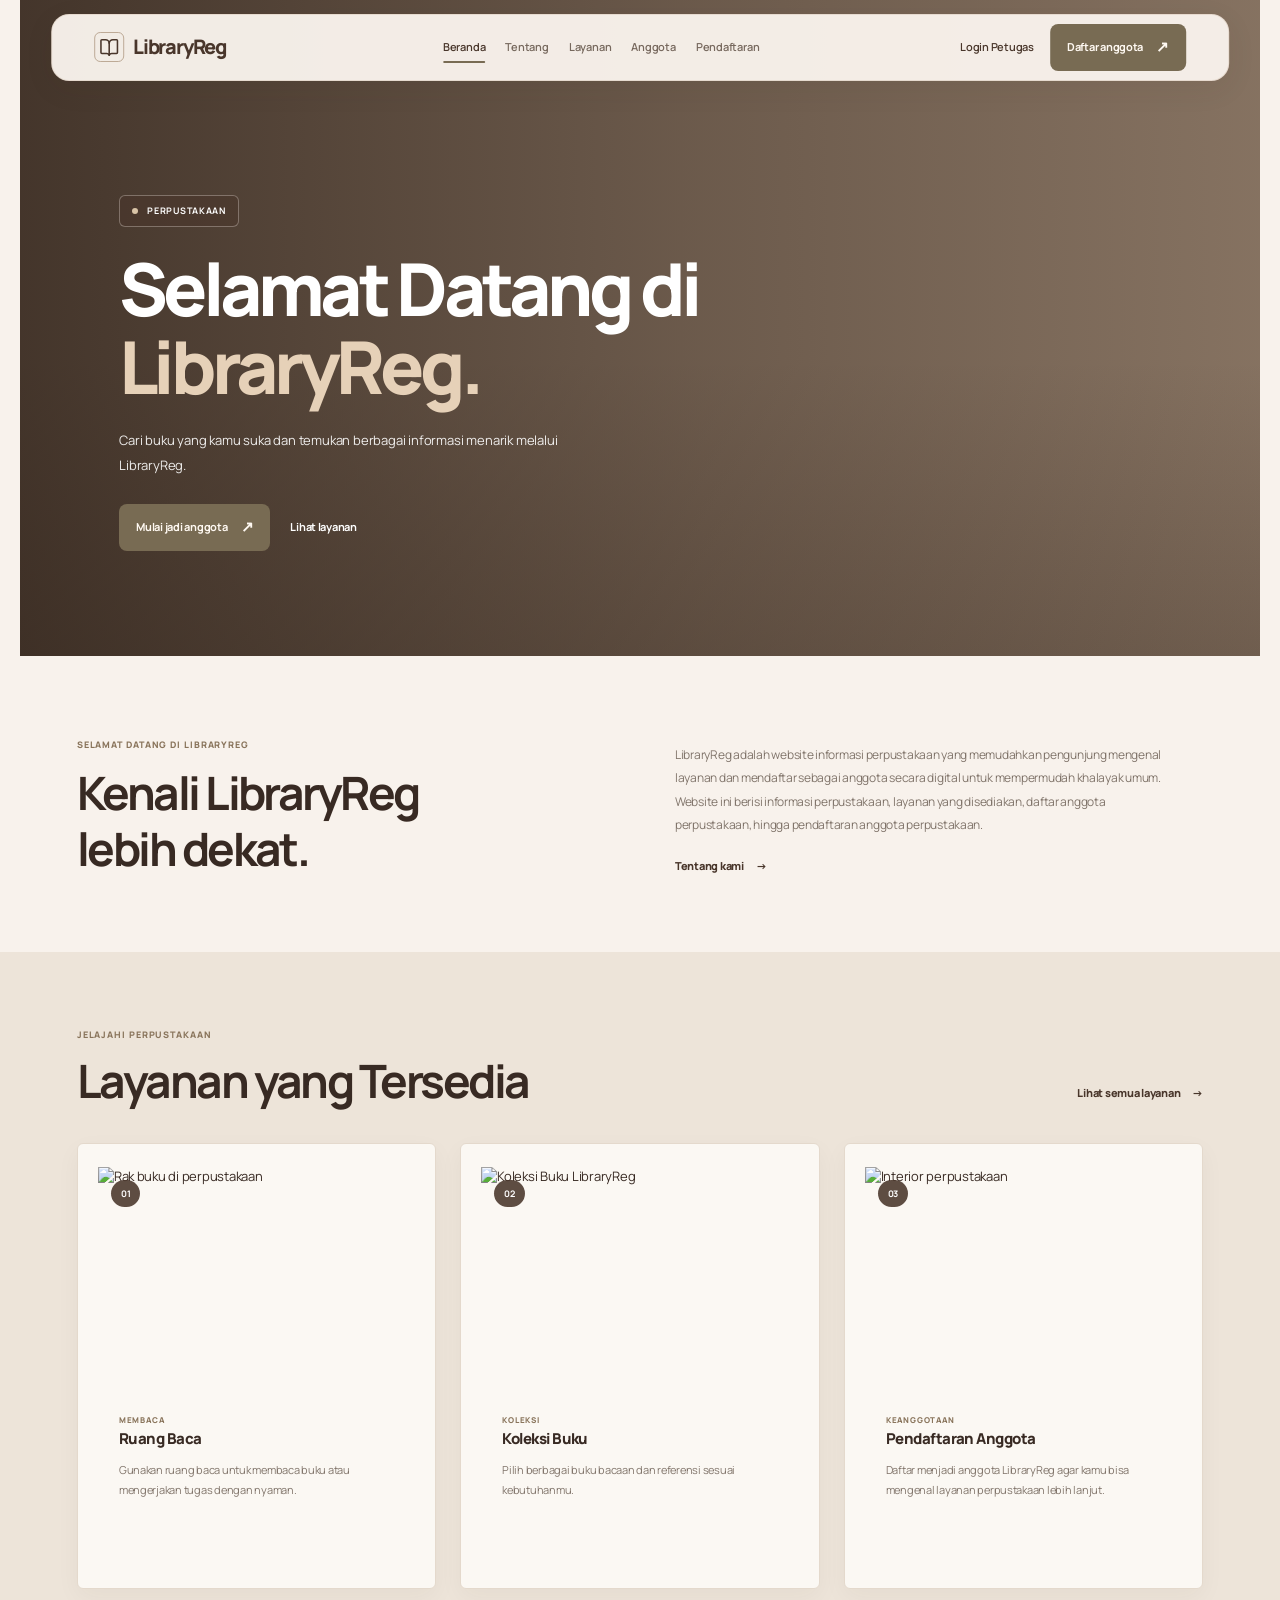
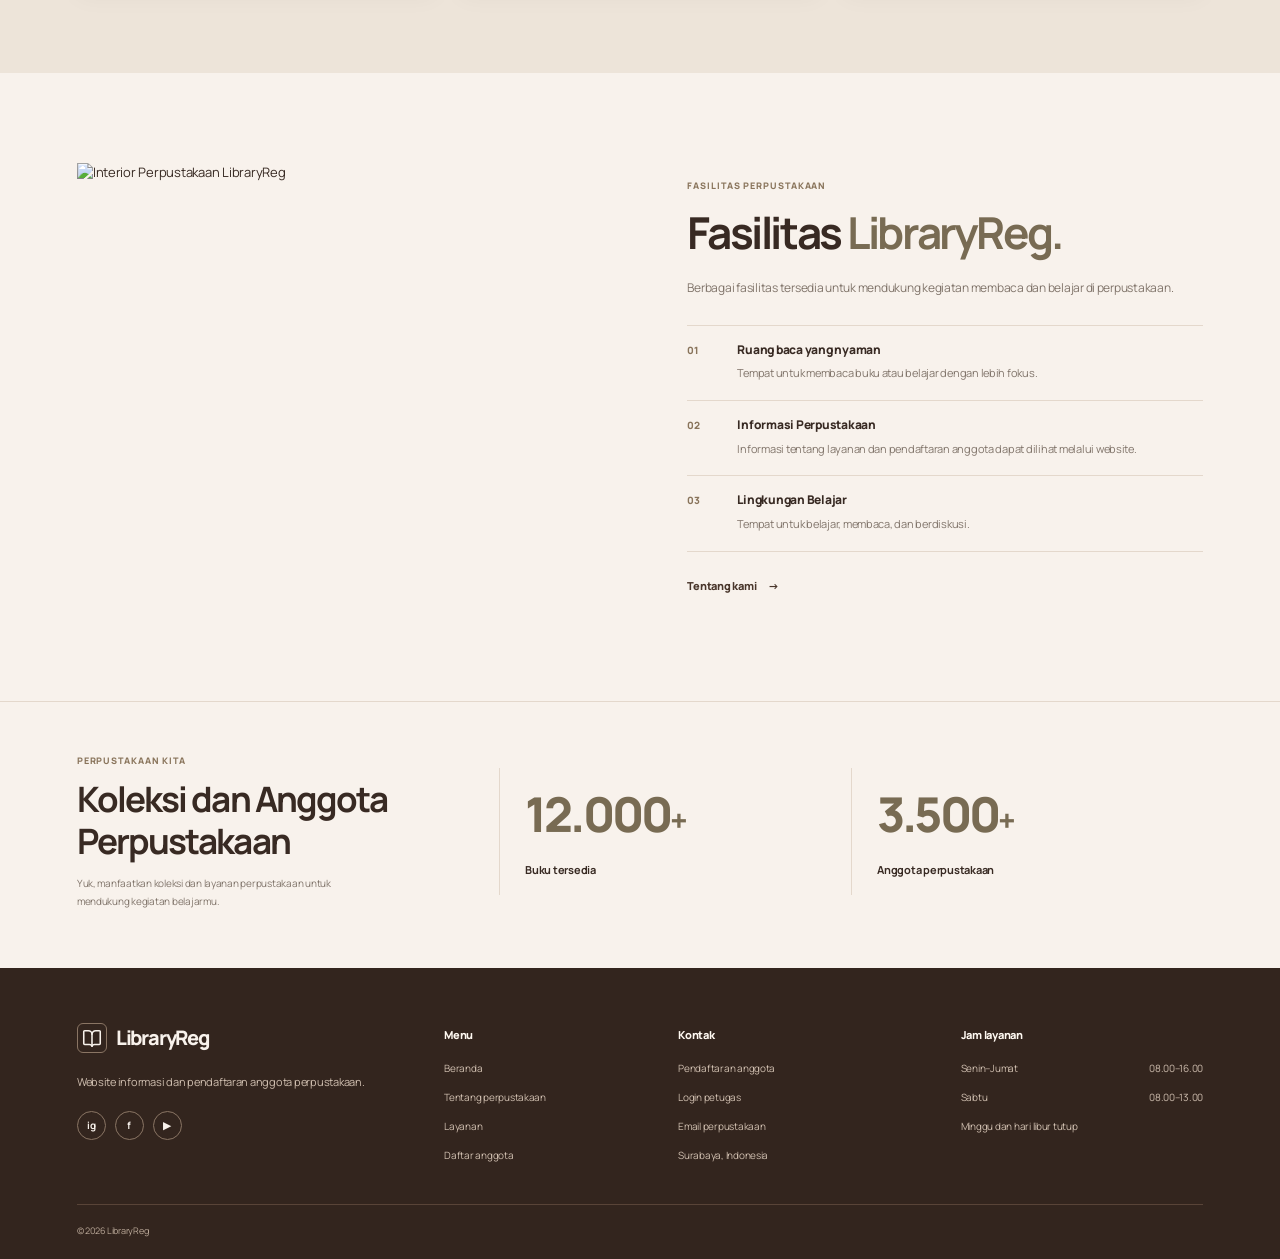
==== commit ff73eec6: "update" ====
--- a/index.html
+++ b/index.html
@@ -173,7 +173,12 @@
         <div class="footer-grid">
             <div class="footer-about">
             <a href="index.html" class="brand footer-brand">
-                <span class="brand-icon">LR</span>
+                <span class="brand-icon">
+                <svg xmlns="http://www.w3.org/2000/svg" width="22" height="22" viewBox="0 0 24 24" fill="none" stroke="currentColor" stroke-width="1.7" stroke-linecap="round" stroke-linejoin="round" aria-hidden="true">
+                    <path d="M12 7v14"/>
+                    <path d="M3 18V5a1 1 0 0 1 1-1h4a4 4 0 0 1 4 4 4 4 0 0 1 4-4h4a1 1 0 0 1 1 1v13a1 1 0 0 1-1 1h-5a3 3 0 0 0-3 2 3 3 0 0 0-3-2H4a1 1 0 0 1-1-1z"/>
+                </svg>
+                </span>
                 LibraryReg
             </a>
             <p>Website informasi dan pendaftaran anggota perpustakaan.</p>
